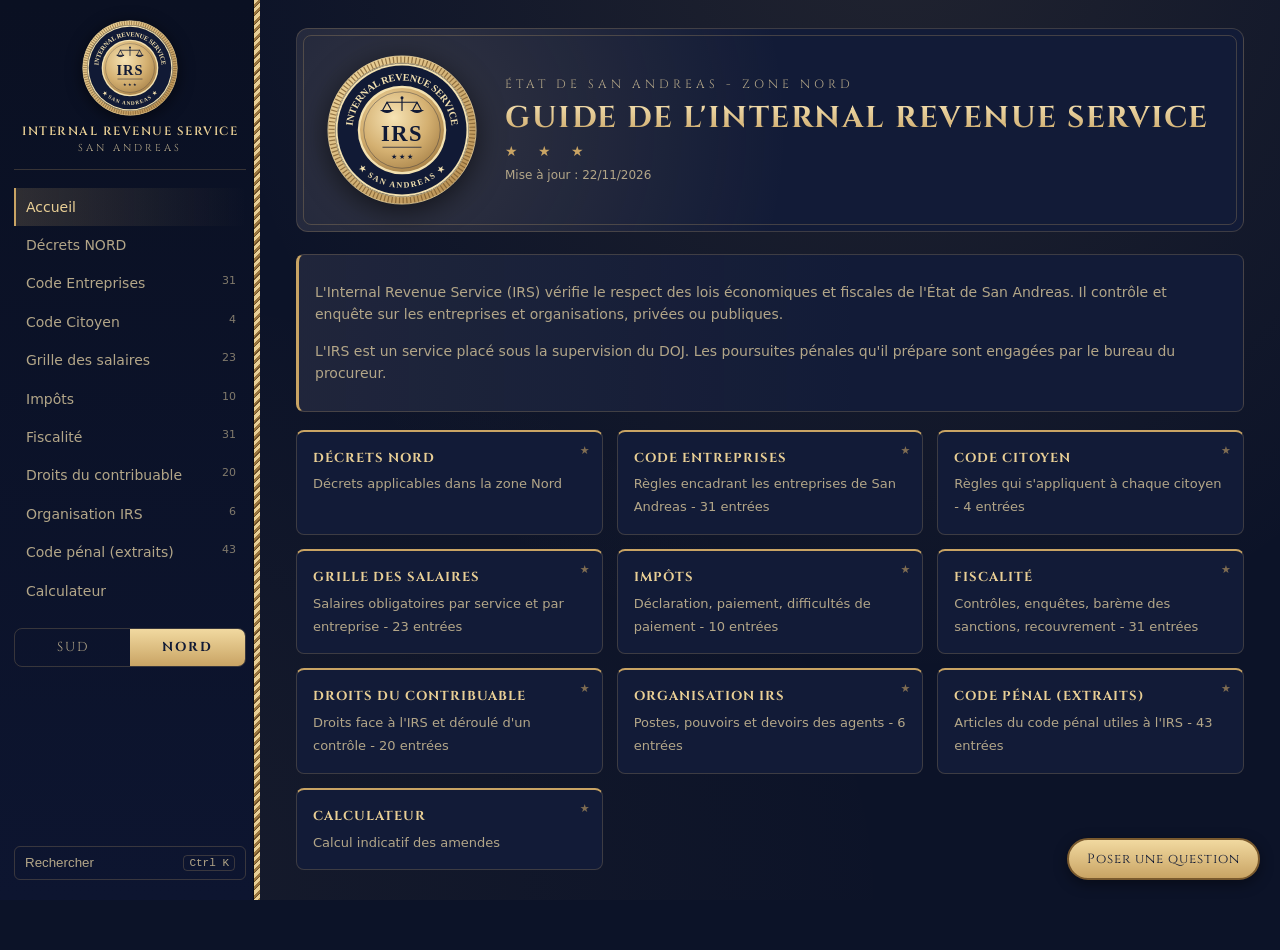
==== nord/index.html @ 73bb3c3c "Séparation en deux zones : SUD (décrets) et NORD (guide d'origine) - Page d'accueil de choix de zone" ====
<!DOCTYPE html>
<html lang="fr">
<head>
  <meta charset="utf-8">
  <meta name="viewport" content="width=device-width, initial-scale=1">
  <title>Guide IRS - San Andreas (NORD)</title>
  <meta name="description" content="Guide de l'Internal Revenue Service : code entreprises, impôts, fiscalité, droits du contribuable.">
  <link rel="icon" href="assets/seal.svg" type="image/svg+xml">
  <link rel="preconnect" href="https://fonts.googleapis.com">
  <link rel="preconnect" href="https://fonts.gstatic.com" crossorigin>
  <link rel="stylesheet" href="https://fonts.googleapis.com/css2?family=Cinzel:wght@500;700&display=swap">
  <link rel="stylesheet" href="assets/style.css">
</head>
<body>
  <button class="menu-btn" id="menuBtn" aria-label="Ouvrir le menu">Menu</button>
  <aside class="sidebar" id="sidebar">
    <a class="brand" href="#/">
      <img class="brand-logo" src="assets/seal.svg" alt="">
      <span class="brand-text">Internal Revenue Service<small>San Andreas</small></span>
    </a>
    <nav id="nav"></nav>
    <div class="zone-switch" aria-label="Zone"><a href="../sud/" id="zoneOther" data-base="../sud/">SUD</a><a href="../nord/" class="active">NORD</a></div>
    <button class="search-open" id="searchOpen">Rechercher <kbd>Ctrl K</kbd></button>
  </aside>

  <main class="main" id="main" tabindex="-1"></main>

  <div class="modal" id="searchModal" hidden>
    <div class="modal-box" role="dialog" aria-label="Recherche globale">
      <input id="globalSearch" type="search" placeholder="Rechercher dans tout le guide..." autocomplete="off">
      <ul id="globalResults"></ul>
    </div>
  </div>

  <script src="assets/data.js"></script>
  <script src="assets/app.js"></script>
  <script src="assets/intents.js"></script>
  <script src="assets/chat.js"></script>
  <script>(function () { var o = document.getElementById("zoneOther"); function u() { o.href = o.dataset.base + location.hash; } window.addEventListener("hashchange", u); u(); })();</script>
</body>
</html>
---- nord/assets/style.css ----
:root {
  --bg: #0f1420;
  --card: #161c2b;
  --card-head: #1a2132;
  --border: #262e40;
  --text: #e5e7eb;
  --muted: #9ca3af;
  --accent: #c9daf8;
  --accent-strong: #8fb3f0;
  --prop-bg: #fff2cc;
  --prop-text: #3d3200;
  --radius: 8px;
}

* { box-sizing: border-box; }

body {
  margin: 0;
  background: var(--bg);
  color: var(--text);
  font: 14px/1.6 Inter, "Segoe UI", system-ui, -apple-system, sans-serif;
}

a { color: var(--accent); }
kbd {
  font: 11px monospace;
  border: 1px solid var(--border);
  border-radius: 4px;
  padding: 1px 5px;
  color: var(--muted);
}

/* Barre laterale */
.sidebar {
  position: fixed;
  inset: 0 auto 0 0;
  width: 260px;
  background: #0b0f19;
  border-right: 1px solid var(--border);
  padding: 20px 14px;
  display: flex;
  flex-direction: column;
  gap: 18px;
  overflow-y: auto;
  z-index: 20;
}
.brand { display: flex; gap: 10px; align-items: center; text-decoration: none; color: var(--text); }
.brand-logo {
  font-weight: 800;
  letter-spacing: 1px;
  background: var(--accent);
  color: #0b0f19;
  border-radius: 6px;
  padding: 6px 8px;
}
.brand-text { font-weight: 600; font-size: 13px; line-height: 1.3; }
.brand-text small { display: block; color: var(--muted); font-weight: 400; }
#nav a {
  display: flex;
  justify-content: space-between;
  padding: 8px 10px;
  border-radius: 6px;
  color: var(--muted);
  text-decoration: none;
}
#nav a:hover { background: var(--card); color: var(--text); }
#nav a.active { background: var(--card-head); color: var(--accent); }
#nav a span { font-size: 11px; opacity: .7; }
.search-open {
  margin-top: auto;
  background: var(--card);
  border: 1px solid var(--border);
  color: var(--muted);
  border-radius: 6px;
  padding: 8px 10px;
  display: flex;
  justify-content: space-between;
  cursor: pointer;
}
.menu-btn { display: none; }

/* Contenu */
.main { margin-left: 260px; padding: 28px 36px 80px; max-width: 1300px; outline: none; }
.page-head { display: flex; flex-wrap: wrap; gap: 12px 20px; align-items: flex-end; margin-bottom: 20px; }
.page-head h1 { margin: 0; font-size: 26px; }
.page-head .updated { color: var(--muted); font-size: 12px; }
.toolbar { display: flex; gap: 8px; margin-left: auto; flex-wrap: wrap; }
.toolbar input, .toolbar select, .calc input, .calc select {
  background: var(--card);
  border: 1px solid var(--border);
  color: var(--text);
  border-radius: 6px;
  padding: 7px 10px;
  min-width: 220px;
}
.btn {
  background: var(--card);
  border: 1px solid var(--border);
  color: var(--text);
  border-radius: 6px;
  padding: 7px 12px;
  cursor: pointer;
}
.btn:hover { border-color: var(--accent-strong); }

.notice {
  border: 1px solid var(--border);
  border-left: 3px solid var(--accent-strong);
  background: var(--card);
  border-radius: var(--radius);
  padding: 12px 16px;
  margin-bottom: 18px;
  color: var(--muted);
}

/* Cartes article */
.card {
  background: var(--card);
  border: 1px solid var(--border);
  border-radius: var(--radius);
  margin-bottom: 14px;
  scroll-margin-top: 20px;
}
.card.highlight { border-color: var(--accent-strong); }
.card > summary {
  list-style: none;
  cursor: pointer;
  display: flex;
  align-items: center;
  gap: 10px;
  padding: 12px 16px;
  background: var(--card-head);
  border-radius: var(--radius) var(--radius) 0 0;
  font-weight: 600;
}
.card:not([open]) > summary { border-radius: var(--radius); }
.card > summary::-webkit-details-marker { display: none; }
.card > summary::after { content: "\25B4"; margin-left: auto; color: var(--muted); }
.card:not([open]) > summary::after { content: "\25BE"; }
.card .ref { color: var(--muted); font-weight: 400; }
.card-body { padding: 14px 18px; }
.card-body p { margin: 0 0 8px; }
.card-body ul { margin: 0 0 10px; padding-left: 20px; }
.card-body h4 { margin: 12px 0 4px; font-size: 13px; color: var(--accent); }
.card-body h4:first-child { margin-top: 0; }

.badge {
  background: var(--prop-bg);
  color: var(--prop-text);
  font-size: 11px;
  font-weight: 700;
  padding: 2px 8px;
  border-radius: 999px;
  white-space: nowrap;
}

.sub {
  border: 1px solid var(--border);
  border-left: 3px solid var(--muted);
  border-radius: 6px;
  margin-top: 10px;
  background: #121828;
}
.sub > summary { cursor: pointer; padding: 6px 12px; color: var(--muted); font-size: 12px; font-weight: 600; }
.sub > div { padding: 4px 14px 10px; font-size: 13px; }
.sub.penal { border-left-color: var(--accent-strong); }
.sub.effect { border-left-color: #e0a85a; }
.sub.change > div { font-style: italic; color: var(--muted); }

/* Tableaux */
.table-wrap { overflow-x: auto; margin-bottom: 22px; }
table { width: 100%; border-collapse: collapse; background: var(--card); border-radius: var(--radius); overflow: hidden; }
th, td { text-align: left; vertical-align: top; padding: 10px 12px; border-bottom: 1px solid var(--border); }
th { background: var(--card-head); color: var(--accent); font-size: 12px; text-transform: uppercase; letter-spacing: .4px; }
tr.prop td { background: rgba(255, 242, 204, .07); }
tr.detail td { color: var(--muted); font-size: 12px; background: #121828; }
h2 { font-size: 18px; margin: 28px 0 12px; color: var(--accent); }

.pill { font-size: 11px; padding: 2px 8px; border-radius: 999px; font-weight: 600; white-space: nowrap; }
.pill.Correction { background: #3b1f2a; color: #f4a4b8; }
.pill.Proposition { background: var(--prop-bg); color: var(--prop-text); }
.pill.Incohérence { background: #40260f; color: #f6c08a; }
.pill.Ajout { background: #15322a; color: #8fe0bd; }
.pill.Note { background: #1e2740; color: var(--accent); }

/* Accueil */
.grid { display: grid; grid-template-columns: repeat(auto-fill, minmax(260px, 1fr)); gap: 14px; }
.tile {
  display: block;
  background: var(--card);
  border: 1px solid var(--border);
  border-radius: var(--radius);
  padding: 16px;
  text-decoration: none;
  color: var(--text);
}
.tile:hover { border-color: var(--accent-strong); }
.tile b { display: block; color: var(--accent); margin-bottom: 4px; }
.tile span { color: var(--muted); font-size: 13px; }

/* Calculateur */
.calc { display: grid; gap: 12px; max-width: 640px; }
.calc label { display: grid; gap: 4px; color: var(--muted); font-size: 12px; }
.calc .row { display: flex; gap: 12px; align-items: center; }
.result { background: var(--card); border: 1px solid var(--border); border-radius: var(--radius); padding: 14px 16px; }
.result .total { font-size: 22px; font-weight: 700; color: var(--accent); }

/* Recherche globale */
.modal { position: fixed; inset: 0; background: rgba(0, 0, 0, .6); display: flex; justify-content: center; padding-top: 10vh; z-index: 50; }
.modal[hidden] { display: none; }
.modal-box { width: min(680px, 92vw); background: var(--card); border: 1px solid var(--border); border-radius: 10px; overflow: hidden; }
.modal-box input { width: 100%; border: 0; border-bottom: 1px solid var(--border); background: transparent; color: var(--text); padding: 14px 16px; font-size: 15px; outline: none; }
#globalResults { list-style: none; margin: 0; padding: 6px; max-height: 60vh; overflow-y: auto; }
#globalResults li a { display: block; padding: 8px 10px; border-radius: 6px; text-decoration: none; color: var(--text); }
#globalResults li a:hover, #globalResults li a.sel { background: var(--card-head); }
#globalResults small { display: block; color: var(--muted); }
.empty { color: var(--muted); padding: 10px; }

@media (max-width: 860px) {
  .sidebar { transform: translateX(-100%); transition: transform .2s; }
  .sidebar.open { transform: none; }
  .menu-btn { display: block; position: fixed; top: 12px; right: 12px; z-index: 30; }
  .menu-btn { background: var(--card); color: var(--text); border: 1px solid var(--border); border-radius: 6px; padding: 6px 12px; }
  .main { margin-left: 0; padding: 56px 16px 60px; }
  .toolbar { margin-left: 0; }
}

/* Assistant (boite de discussion) */
.chat-toggle { position: fixed; right: 20px; bottom: 20px; z-index: 40; background: var(--accent-strong); color: #0b0f19; border: 0; border-radius: 22px; padding: 10px 18px; font: 600 14px/1 inherit; cursor: pointer; box-shadow: 0 4px 14px rgba(0, 0, 0, .4); }
.chat-toggle[hidden] { display: none; }
.chat-panel { position: fixed; right: 20px; bottom: 20px; z-index: 40; width: min(420px, calc(100vw - 24px)); height: min(600px, calc(100vh - 40px)); display: flex; flex-direction: column; background: var(--card); border: 1px solid var(--border); border-radius: 10px; box-shadow: 0 8px 30px rgba(0, 0, 0, .5); }
.chat-panel[hidden] { display: none; }
.chat-panel header { display: flex; justify-content: space-between; align-items: center; padding: 10px 14px; background: var(--card-head); border-bottom: 1px solid var(--border); border-radius: 10px 10px 0 0; }
.chat-close { background: none; border: 0; color: var(--muted); font-size: 22px; line-height: 1; cursor: pointer; }
.chat-log { flex: 1; overflow-y: auto; padding: 12px; display: flex; flex-direction: column; gap: 10px; }
.msg { padding: 8px 12px; border-radius: 8px; max-width: 92%; font-size: 13px; }
.msg p { margin: 4px 0; }
.msg ul { margin: 4px 0; padding-left: 18px; }
.msg.me { align-self: flex-end; background: #24314d; }
.msg.bot { align-self: flex-start; background: #0f1420; border: 1px solid var(--border); }
.chat-src a { font-weight: 600; }
.chat-src small, .chat-more small { display: block; color: var(--muted); font-size: 11px; }
.chat-src .badge { margin-left: 6px; }
.chat-effect, .chat-penal, .chat-more { margin-top: 8px; padding-top: 6px; border-top: 1px dashed var(--border); }
.chat-effect b, .chat-penal b, .chat-more b { font-size: 12px; color: var(--accent); }
.chat-table { margin-top: 6px; font-size: 12px; }
.chat-table th { text-align: left; color: var(--muted); font-weight: 500; padding: 3px 8px 3px 0; white-space: nowrap; vertical-align: top; }
.chat-table td { padding: 3px 0; }
.chat-note, .chat-warn { color: var(--muted); font-size: 12px; }
.chat-chips { display: flex; flex-wrap: wrap; gap: 6px; margin-top: 6px; }
.chip { background: var(--card-head); color: var(--text); border: 1px solid var(--border); border-radius: 14px; padding: 4px 10px; font-size: 12px; cursor: pointer; }
.chip:hover { border-color: var(--accent-strong); }
.chat-form { display: flex; gap: 8px; padding: 10px; border-top: 1px solid var(--border); }
.chat-form input { flex: 1; background: var(--bg); color: var(--text); border: 1px solid var(--border); border-radius: 6px; padding: 8px 10px; outline: none; }
.chat-form input:focus { border-color: var(--accent-strong); }
.chat-table { width: auto; background: none; border-radius: 0; }
.chat-table th, .chat-table td { border: 0; background: none; text-transform: none; letter-spacing: 0; font-size: 12px; }

/* Code pénal réduit */
.cp-group { margin-bottom: 10px; border: 1px solid var(--border); border-radius: var(--radius); background: var(--card); }
.cp-group > summary { cursor: pointer; padding: 10px 14px; font-weight: 600; }
.cp-group > summary span { color: var(--muted); font-weight: 400; font-size: 12px; margin-left: 6px; }
.cp-group .table-wrap { margin: 0 10px 10px; }

/* ================= Thème « sceau » : marine, or, corde ================= */
:root {
  --bg: #0c1328;
  --card: #121b37;
  --card-head: #17224a;
  --border: rgba(212, 176, 113, .22);
  --text: #efe4c9;
  --muted: #b3a688;
  --accent: #e9cf95;
  --accent-strong: #c9a464;
  --gold-dark: #7a5a2e;
  --navy: #111a35;
  --serif: Cinzel, "Trajan Pro", Georgia, "Times New Roman", serif;
}
body {
  background:
    radial-gradient(ellipse at 70% -10%, rgba(212, 176, 113, .10), transparent 55%),
    radial-gradient(ellipse at 0% 100%, rgba(212, 176, 113, .06), transparent 50%),
    var(--bg);
  background-attachment: fixed;
}

/* Barre latérale bordée d'une corde dorée */
.sidebar { background: linear-gradient(180deg, #0a1022, #0d1530); border-right: 0; }
.sidebar::after {
  content: ""; position: absolute; top: 0; bottom: 0; right: 0; width: 6px;
  background: repeating-linear-gradient(135deg, #e9cf95 0 3px, #9c7840 3px 5px, #6e5028 5px 6px);
  box-shadow: -1px 0 0 rgba(0, 0, 0, .5);
}
.brand { flex-direction: column; text-align: center; gap: 8px; padding-bottom: 14px; border-bottom: 1px solid var(--border); }
.brand-logo { width: 96px; height: 96px; padding: 0; background: none; border-radius: 50%; filter: drop-shadow(0 3px 8px rgba(0, 0, 0, .6)); }
.brand-text { font-family: var(--serif); letter-spacing: 1.5px; text-transform: uppercase; color: var(--accent); font-size: 12px; }
.brand-text small { letter-spacing: 3px; color: var(--muted); margin-top: 2px; }
#nav a { border-left: 2px solid transparent; border-radius: 0 6px 6px 0; }
#nav a:hover { background: rgba(212, 176, 113, .08); }
#nav a.active { background: linear-gradient(90deg, rgba(212, 176, 113, .18), transparent); color: var(--accent); border-left-color: var(--accent-strong); }
.search-open { background: transparent; border-color: var(--border); }

/* Titres gravés */
.page-head h1, .hero h1, h2 { font-family: var(--serif); letter-spacing: 1.5px; }
.page-head h1 {
  text-transform: uppercase; font-size: 24px;
  background: linear-gradient(180deg, #f6e3b4, #c9a464); -webkit-background-clip: text; background-clip: text; color: transparent;
}
.page-head { position: relative; padding-bottom: 18px; }
.page-head::after {
  content: "★  ★  ★"; position: absolute; left: 0; right: 0; bottom: -6px; text-align: center;
  color: var(--accent-strong); font-size: 11px; letter-spacing: 6px; line-height: 12px;
  background: linear-gradient(90deg, transparent, var(--accent-strong) 30%, transparent 44%, transparent 56%, var(--accent-strong) 70%, transparent) center / 100% 1px no-repeat;
}
.page-head + * { margin-top: 26px; }
h2 { color: var(--accent); text-transform: uppercase; font-size: 15px; border-bottom: 1px solid var(--border); padding-bottom: 6px; }

/* Accueil : sceau en majesté */
.hero {
  display: flex; align-items: center; gap: 28px; padding: 26px 30px; margin-bottom: 22px;
  background: radial-gradient(circle at 12% 50%, rgba(212, 176, 113, .16), transparent 45%), var(--card);
  border: 1px solid var(--border); border-radius: 12px; position: relative; overflow: hidden;
}
.hero::before {
  content: ""; position: absolute; inset: 6px; border: 1px solid rgba(212, 176, 113, .25); border-radius: 8px; pointer-events: none;
}
.hero img { width: 150px; height: 150px; flex: none; filter: drop-shadow(0 6px 14px rgba(0, 0, 0, .6)); }
.hero-kicker { font-family: var(--serif); letter-spacing: 4px; text-transform: uppercase; color: var(--muted); font-size: 12px; }
.hero h1 {
  margin: 6px 0 4px; font-size: 30px; line-height: 1.2; text-transform: uppercase;
  background: linear-gradient(180deg, #f6e3b4, #c9a464); -webkit-background-clip: text; background-clip: text; color: transparent;
}
.hero .stars { color: var(--accent-strong); letter-spacing: 8px; }
.hero .updated { color: var(--muted); font-size: 12px; margin-top: 4px; }

/* Cartes, tuiles, encadrés */
.card { border-color: var(--border); box-shadow: 0 2px 10px rgba(0, 0, 0, .25); }
.card > summary { background: linear-gradient(90deg, #1a2652, var(--card-head)); border-left: 3px solid var(--accent-strong); }
.card .ref { color: var(--accent-strong); }
.card-body h4 { letter-spacing: .3px; }
.notice { border-left-color: var(--accent-strong); background: linear-gradient(90deg, rgba(212, 176, 113, .07), transparent 60%), var(--card); }
.tile { position: relative; border-top: 2px solid var(--accent-strong); transition: transform .15s, border-color .15s; }
.tile:hover { transform: translateY(-2px); border-color: var(--accent); }
.tile b { font-family: var(--serif); letter-spacing: 1px; text-transform: uppercase; font-size: 13px; }
.tile::after { content: "★"; position: absolute; top: 10px; right: 12px; color: var(--accent-strong); font-size: 11px; opacity: .6; }
.sub { background: rgba(10, 16, 34, .6); }
.sub.penal { border-left-color: #6d8fd6; }
.sub.effect { border-left-color: var(--accent-strong); }
.cp-group > summary { font-family: var(--serif); letter-spacing: 1px; color: var(--accent); }

/* Boutons et champs */
.btn { border-color: rgba(212, 176, 113, .4); color: var(--accent); background: transparent; }
.btn:hover { background: rgba(212, 176, 113, .12); border-color: var(--accent); }
.toolbar input, .toolbar select, .calc input, .calc select { background: rgba(10, 16, 34, .7); }
th { background: #1a2652; color: var(--accent); font-family: var(--serif); letter-spacing: 1px; }
tr.detail td { background: rgba(10, 16, 34, .6); }
.result .total { font-family: var(--serif); }
.chat-toggle { background: linear-gradient(180deg, #f1d9a0, #c9a464); color: var(--navy); font-family: var(--serif); letter-spacing: 1px; border: 2px solid #7a5a2e; }
.chat-panel { border-color: rgba(212, 176, 113, .4); }
.chat-panel header { background: linear-gradient(90deg, #1a2652, var(--card-head)); font-family: var(--serif); color: var(--accent); }
.msg.me { background: #2a3a6b; }

@media (max-width: 860px) {
  .hero { flex-direction: column; text-align: center; }
  .hero img { width: 120px; height: 120px; }
}

/* Grille des salaires */
.sal-grid { display: grid; grid-template-columns: repeat(auto-fill, minmax(300px, 1fr)); gap: 14px; margin-bottom: 10px; }
.sal-card { background: var(--card); border: 1px solid var(--border); border-top: 2px solid var(--accent-strong); border-radius: var(--radius); padding: 12px 14px; }
.sal-card h3 { margin: 0 0 8px; font-family: var(--serif); letter-spacing: 1px; text-transform: uppercase; font-size: 13px; color: var(--accent); }
.sal-card table { background: none; }
.sal-card th, .sal-card td { padding: 5px 6px; font-size: 13px; }
.sal-card th { background: none; border-bottom: 1px solid var(--border); font-size: 11px; }
.sal-card .num { text-align: right; white-space: nowrap; }

/* Sélecteur de zone */
.zone-switch { display: flex; border: 1px solid var(--border); border-radius: 8px; overflow: hidden; }
.zone-switch a { flex: 1; text-align: center; padding: 8px 0; text-decoration: none; font-family: var(--serif); letter-spacing: 2px; font-size: 13px; color: var(--muted); }
.zone-switch a.active { background: linear-gradient(180deg, #f1d9a0, #c9a464); color: #111a35; font-weight: 700; }
.zone-switch a:not(.active):hover { background: rgba(212, 176, 113, .12); color: var(--accent); }
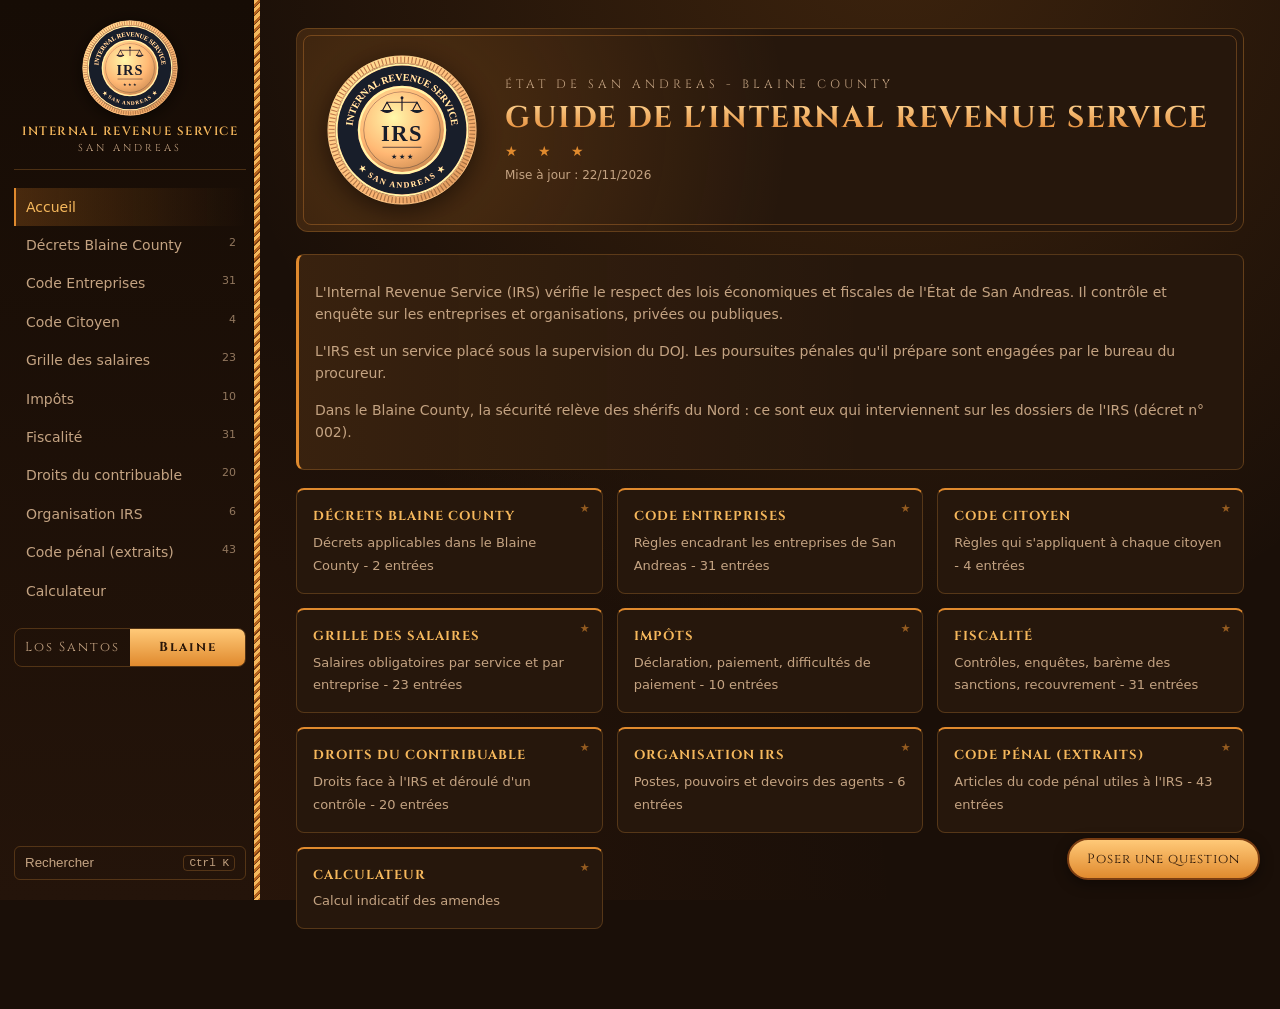
==== commit 493b5947: "Zones renommées Los Santos County / Blaine County ; B.28 retirée ; impôts du Blaine County payés à l" ====
--- a/nord/index.html
+++ b/nord/index.html
@@ -3,7 +3,7 @@
 <head>
   <meta charset="utf-8">
   <meta name="viewport" content="width=device-width, initial-scale=1">
-  <title>Guide IRS - San Andreas (NORD)</title>
+  <title>Guide IRS - San Andreas (Blaine County)</title>
   <meta name="description" content="Guide de l'Internal Revenue Service : code entreprises, impôts, fiscalité, droits du contribuable.">
   <link rel="icon" href="assets/seal.svg" type="image/svg+xml">
   <link rel="preconnect" href="https://fonts.googleapis.com">
@@ -19,7 +19,7 @@
       <span class="brand-text">Internal Revenue Service<small>San Andreas</small></span>
     </a>
     <nav id="nav"></nav>
-    <div class="zone-switch" aria-label="Zone"><a href="../sud/" id="zoneOther" data-base="../sud/">SUD</a><a href="../nord/" class="active">NORD</a></div>
+    <div class="zone-switch" aria-label="Zone"><a href="../sud/index.html" id="zoneOther" data-base="../sud/index.html">Los Santos</a><a href="../nord/index.html" class="active">Blaine</a></div>
     <button class="search-open" id="searchOpen">Rechercher <kbd>Ctrl K</kbd></button>
   </aside>
 
--- a/nord/assets/style.css
+++ b/nord/assets/style.css
@@ -379,3 +379,48 @@
 .zone-switch a { flex: 1; text-align: center; padding: 8px 0; text-decoration: none; font-family: var(--serif); letter-spacing: 2px; font-size: 13px; color: var(--muted); }
 .zone-switch a.active { background: linear-gradient(180deg, #f1d9a0, #c9a464); color: #111a35; font-weight: 700; }
 .zone-switch a:not(.active):hover { background: rgba(212, 176, 113, .12); color: var(--accent); }
+
+/* ================= Thème NORD : désert, orangé doré ================= */
+:root {
+  --bg: #1a0f08;
+  --card: #26170c;
+  --card-head: #33200f;
+  --border: rgba(230, 150, 60, .25);
+  --text: #f5e6cf;
+  --muted: #c4a382;
+  --accent: #f6b85c;
+  --accent-strong: #e08a2e;
+  --navy: #2a1608;
+}
+body {
+  background:
+    radial-gradient(ellipse at 70% -10%, rgba(240, 140, 40, .16), transparent 55%),
+    radial-gradient(ellipse at 0% 100%, rgba(200, 90, 30, .10), transparent 50%),
+    var(--bg);
+  background-attachment: fixed;
+}
+.sidebar { background: linear-gradient(180deg, #160c05, #24140a); }
+.sidebar::after { background: repeating-linear-gradient(135deg, #f6b85c 0 3px, #b8661f 3px 5px, #7a3d12 5px 6px); }
+.brand-logo { filter: drop-shadow(0 3px 8px rgba(0, 0, 0, .6)) sepia(.55) saturate(1.6) hue-rotate(-12deg); }
+.hero img { filter: drop-shadow(0 6px 14px rgba(0, 0, 0, .6)) sepia(.55) saturate(1.6) hue-rotate(-12deg); }
+.page-head h1, .hero h1 { background: linear-gradient(180deg, #ffd796, #e0802a); -webkit-background-clip: text; background-clip: text; color: transparent; }
+.hero { background: radial-gradient(circle at 12% 50%, rgba(240, 140, 40, .20), transparent 45%), var(--card); }
+.hero::before { border-color: rgba(240, 150, 60, .3); }
+#nav a:hover { background: rgba(240, 140, 40, .10); }
+#nav a.active { background: linear-gradient(90deg, rgba(240, 140, 40, .22), transparent); }
+.card > summary { background: linear-gradient(90deg, #3d2410, var(--card-head)); }
+.notice { background: linear-gradient(90deg, rgba(240, 140, 40, .09), transparent 60%), var(--card); }
+.sub { background: rgba(20, 10, 4, .6); }
+.sub.penal { border-left-color: #d9643a; }
+.btn { border-color: rgba(240, 150, 60, .45); }
+.btn:hover { background: rgba(240, 140, 40, .14); }
+.toolbar input, .toolbar select, .calc input, .calc select { background: rgba(20, 10, 4, .7); }
+th { background: #3d2410; }
+tr.detail td { background: rgba(20, 10, 4, .6); }
+.chat-toggle { background: linear-gradient(180deg, #ffc978, #e08a2e); color: #2a1608; border-color: #7a3d12; }
+.chat-panel header { background: linear-gradient(90deg, #3d2410, var(--card-head)); }
+.chat-form input { background: var(--bg); }
+.msg.me { background: #5a3416; }
+.msg.bot { background: #1a0f08; }
+.zone-switch a.active { background: linear-gradient(180deg, #ffc978, #e08a2e); color: #2a1608; }
+.zone-switch a:not(.active):hover { background: rgba(240, 140, 40, .14); }
